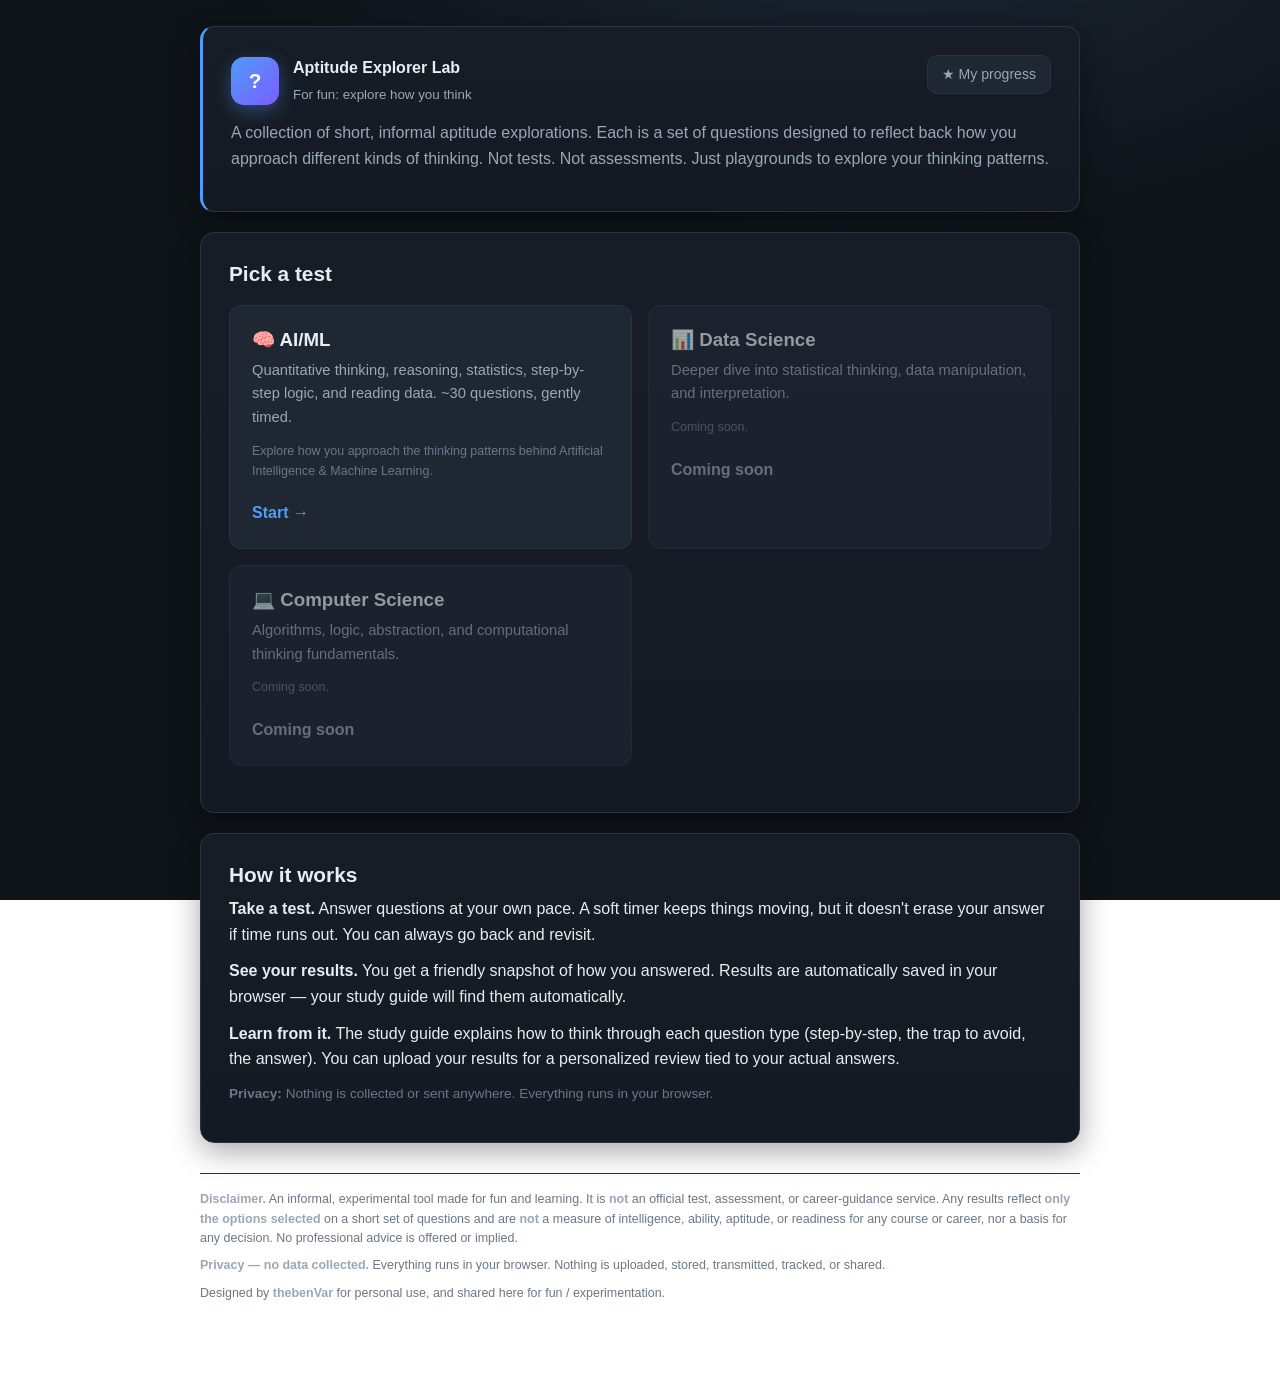
==== index.html @ c0f4018c "feat: multi-test aptitude explorer lab with progress dashboard - index.html: home page listing AI/ML" ====
<!DOCTYPE html>
<html lang="en">
<head>
<meta charset="UTF-8" />
<meta name="viewport" content="width=device-width, initial-scale=1.0" />
<title>Aptitude Explorer Lab</title>
<style>
  :root{
    --bg:#0f1419; --panel:#171d26; --panel-2:#1f2733; --line:#2a3340;
    --ink:#e8edf2; --muted:#9aa7b4; --faint:#6b7785;
    --accent:#4f9cf9; --accent-2:#7c5cff;
    --good:#34d399; --warn:#fbbf24; --bad:#f87171;
    --radius:14px; --shadow:0 8px 30px rgba(0,0,0,.35); --maxw:880px;
  }
  *{box-sizing:border-box}
  html,body{margin:0;padding:0}
  body{
    background:radial-gradient(1200px 600px at 70% -10%, #1b2533 0%, var(--bg) 55%) fixed;
    color:var(--ink);
    font:16px/1.6 -apple-system,BlinkMacSystemFont,"Segoe UI",Roboto,Helvetica,Arial,sans-serif;
    -webkit-font-smoothing:antialiased;
    padding:26px 16px 80px;
  }
  .wrap{max-width:var(--maxw);margin:0 auto}
  h1,h2,h3{line-height:1.25;margin:0 0 .4em}
  h1{font-size:1.7rem;letter-spacing:-.01em}
  h2{font-size:1.3rem}
  p{margin:0 0 .7em}
  a{color:var(--accent);text-decoration:none}
  a:hover{text-decoration:underline}
  .muted{color:var(--muted)} .faint{color:var(--faint);font-size:.85rem}

  .brand{display:flex;align-items:center;gap:14px;margin-bottom:16px}
  .brand .dot{width:48px;height:48px;border-radius:13px;
    background:linear-gradient(135deg,var(--accent),var(--accent-2));
    display:grid;place-items:center;font-weight:800;color:#fff;font-size:1.3rem;
    box-shadow:0 6px 18px rgba(79,156,249,.35)}
  .brand div strong{display:block} .brand small{color:var(--muted);font-weight:500}

  .card{background:linear-gradient(180deg,var(--panel) 0%, #141a23 100%);
    border:1px solid var(--line);border-radius:var(--radius);box-shadow:var(--shadow);
    padding:28px;margin:0 0 20px}
  .intro{border-left:3px solid var(--accent)}

  .tests-grid{display:grid;grid-template-columns:repeat(auto-fit,minmax(280px,1fr));gap:16px;margin:18px 0}
  .test-card{border:1px solid var(--line);border-radius:12px;padding:22px;background:var(--panel-2);
    transition:.15s;cursor:pointer}
  .test-card:hover{border-color:var(--accent);background:rgba(79,156,249,.08)}
  .test-card h3{margin:0 0 8px;color:var(--ink)}
  .test-card .desc{color:var(--muted);font-size:.92rem;margin:0 0 12px}
  .test-card .meta{color:var(--faint);font-size:.78rem}
  .test-link{display:inline-flex;align-items:center;gap:6px;color:var(--accent);
    font-weight:600;margin-top:10px}
  .test-link:hover{text-decoration:underline}
  .coming{opacity:.6}
  .coming .test-link{color:var(--muted);cursor:not-allowed;pointer-events:none}

  .legal{border-top:1px solid var(--line);margin-top:30px;padding-top:16px;
    color:var(--faint);font-size:.78rem;line-height:1.55}
  .legal p{margin:0 0 8px} .legal strong{color:var(--muted)}
</style>
</head>
<body>
<div class="wrap">

  <div class="card intro">
    <div style="display:flex;justify-content:space-between;align-items:flex-start;flex-wrap:wrap;gap:10px">
      <div class="brand" style="margin:0">
        <div class="dot">?</div>
        <div><strong>Aptitude Explorer Lab</strong>
          <small>For fun: explore how you think</small></div>
      </div>
      <a href="dashboard.html" style="text-decoration:none;font-size:.88rem;padding:7px 14px;border-radius:10px;border:1px solid var(--line);color:var(--muted);background:var(--panel-2)">★ My progress</a>
    </div>
    <p class="muted" style="margin-top:14px">A collection of short, informal aptitude explorations. Each is a set of
      questions designed to reflect back how you approach different kinds of thinking. Not
      tests. Not assessments. Just playgrounds to explore your thinking patterns.</p>
  </div>

  <div class="card">
    <h2>Pick a test</h2>
    <div class="tests-grid">
      <a href="ai-ml.html" class="test-card" style="text-decoration:none">
        <h3>🧠 AI/ML</h3>
        <p class="desc">Quantitative thinking, reasoning, statistics, step-by-step logic, and reading data.
          ~30 questions, gently timed.</p>
        <p class="meta">Explore how you approach the thinking patterns behind Artificial Intelligence &amp; Machine Learning.</p>
        <span class="test-link">Start →</span>
      </a>

      <div class="test-card coming">
        <h3>📊 Data Science</h3>
        <p class="desc">Deeper dive into statistical thinking, data manipulation, and interpretation.</p>
        <p class="meta">Coming soon.</p>
        <span class="test-link">Coming soon</span>
      </div>

      <div class="test-card coming">
        <h3>💻 Computer Science</h3>
        <p class="desc">Algorithms, logic, abstraction, and computational thinking fundamentals.</p>
        <p class="meta">Coming soon.</p>
        <span class="test-link">Coming soon</span>
      </div>
    </div>
  </div>

  <div class="card">
    <h2>How it works</h2>
    <p><b>Take a test.</b> Answer questions at your own pace. A soft timer keeps things moving,
      but it doesn't erase your answer if time runs out. You can always go back and revisit.</p>
    <p><b>See your results.</b> You get a friendly snapshot of how you answered. Results are
      automatically saved in your browser — your study guide will find them automatically.</p>
    <p><b>Learn from it.</b> The study guide explains how to think through each question type
      (step-by-step, the trap to avoid, the answer). You can upload your results for a
      personalized review tied to your actual answers.</p>
    <p class="faint"><b>Privacy:</b> Nothing is collected or sent anywhere. Everything runs in your browser.</p>
  </div>

  <footer class="legal">
    <p><strong>Disclaimer.</strong> An informal, experimental tool made for fun and learning. It is
      <strong>not</strong> an official test, assessment, or career-guidance service. Any results
      reflect <strong>only the options selected</strong> on a short set of questions and are
      <strong>not</strong> a measure of intelligence, ability, aptitude, or readiness for any
      course or career, nor a basis for any decision. No professional advice is offered or implied.</p>
    <p><strong>Privacy — no data collected.</strong> Everything runs in your browser. Nothing is
      uploaded, stored, transmitted, tracked, or shared.</p>
    <p>Designed by <strong>thebenVar</strong> for personal use, and shared here for fun / experimentation.</p>
  </footer>

</div>
</body>
</html>
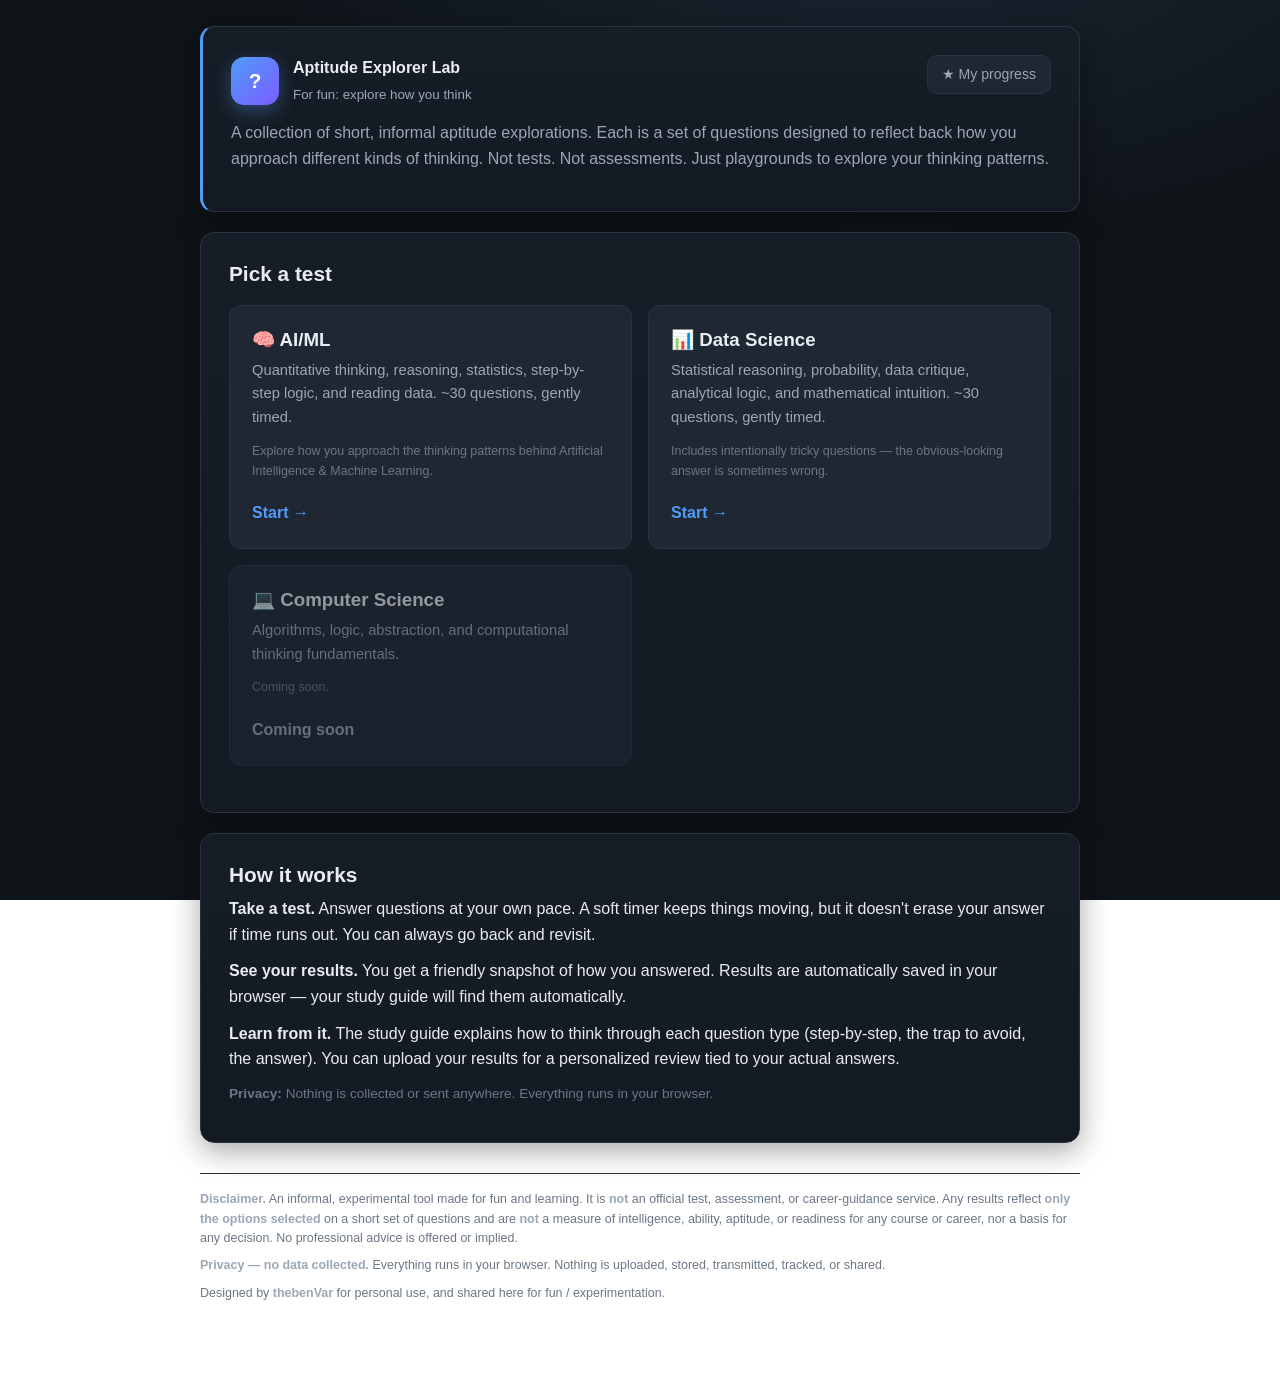
==== commit 18c09412: "feat: add Data Science aptitude test (ds.html) 30 questions across 5 dimensions: Statistical Reasoni" ====
--- a/index.html
+++ b/index.html
@@ -88,12 +88,12 @@
         <span class="test-link">Start →</span>
       </a>
 
-      <div class="test-card coming">
+      <a href="ds.html" class="test-card" style="text-decoration:none">
         <h3>📊 Data Science</h3>
-        <p class="desc">Deeper dive into statistical thinking, data manipulation, and interpretation.</p>
-        <p class="meta">Coming soon.</p>
-        <span class="test-link">Coming soon</span>
-      </div>
+        <p class="desc">Statistical reasoning, probability, data critique, analytical logic, and mathematical intuition. ~30 questions, gently timed.</p>
+        <p class="meta">Includes intentionally tricky questions — the obvious-looking answer is sometimes wrong.</p>
+        <span class="test-link">Start →</span>
+      </a>
 
       <div class="test-card coming">
         <h3>💻 Computer Science</h3>
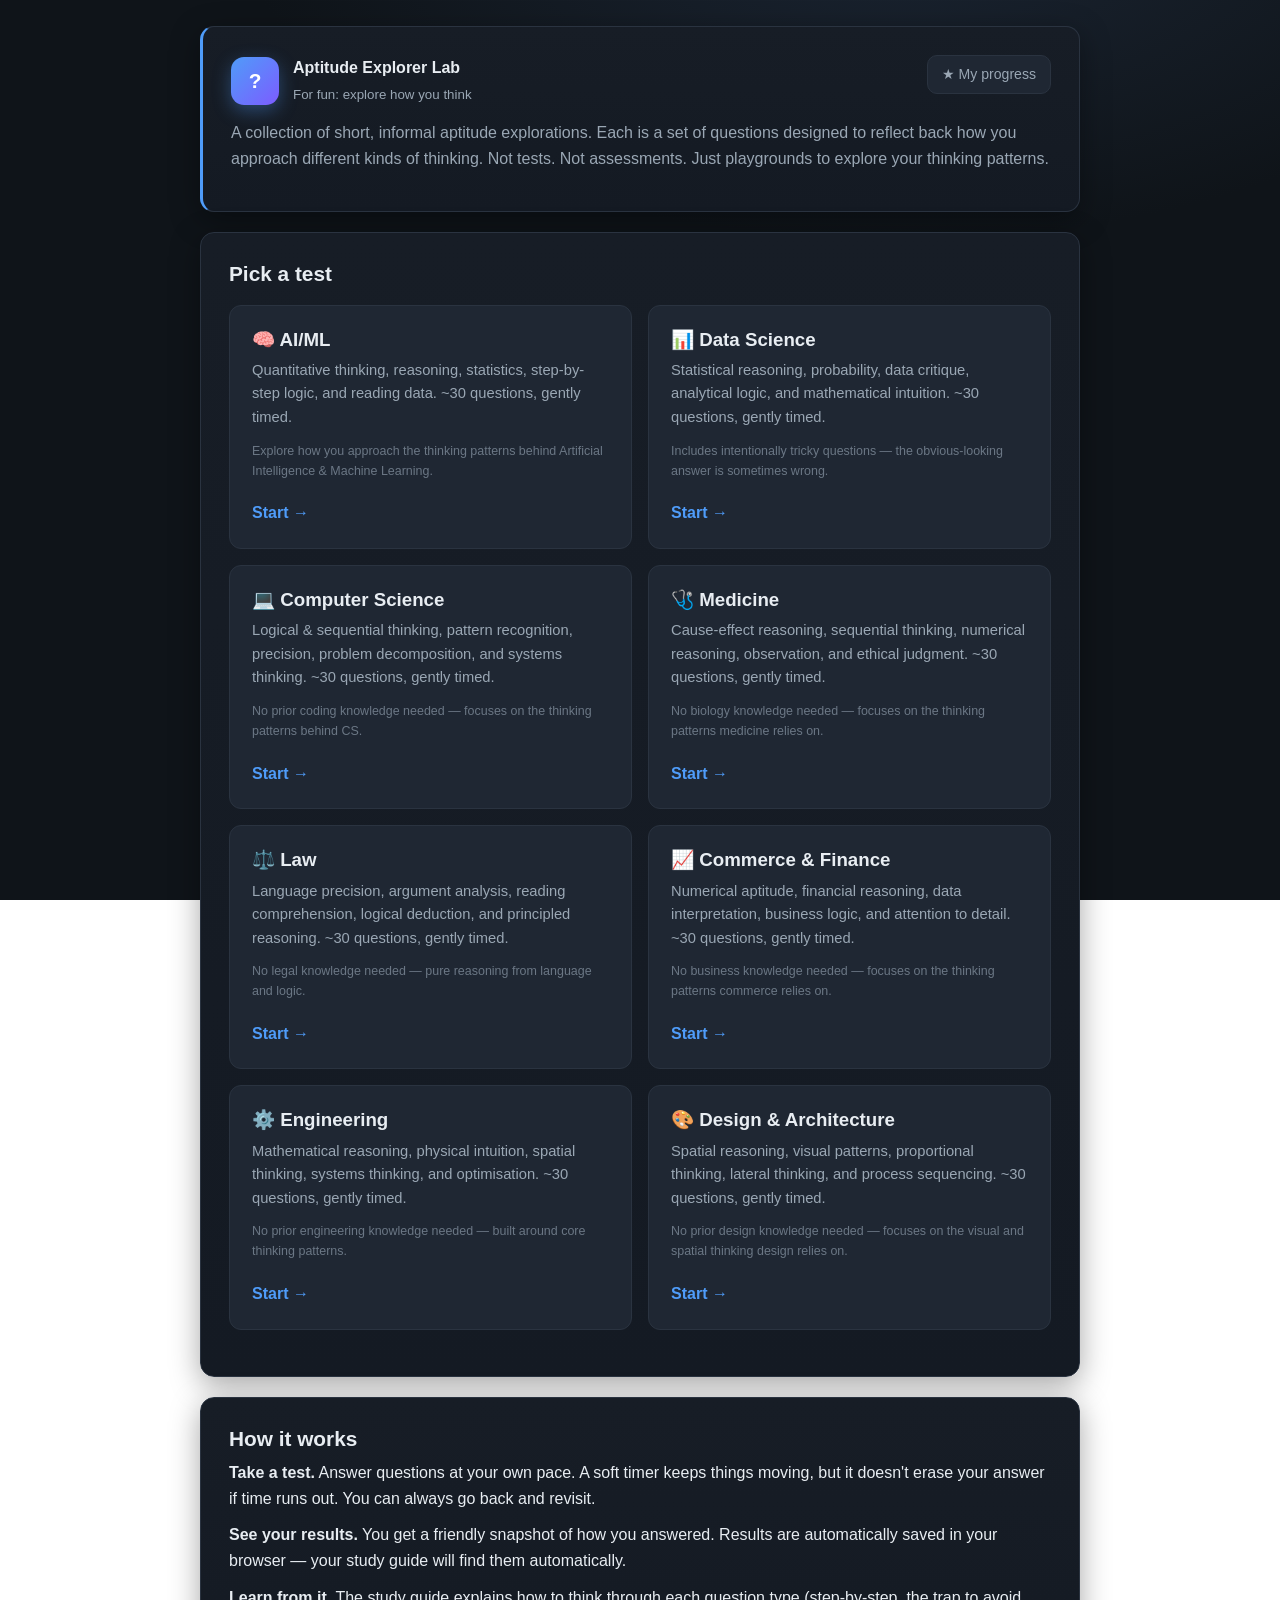
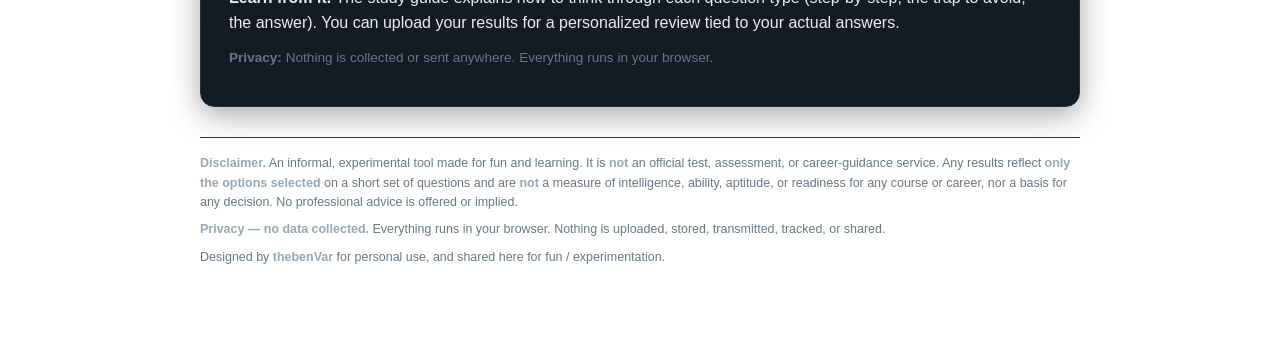
==== commit fe8f34d0: "feat: add 6 new aptitude assessments and update index Adds Computer Science, Medicine, Law, Commerce" ====
--- a/index.html
+++ b/index.html
@@ -95,12 +95,47 @@
         <span class="test-link">Start →</span>
       </a>
 
-      <div class="test-card coming">
+      <a href="cs.html" class="test-card" style="text-decoration:none">
         <h3>💻 Computer Science</h3>
-        <p class="desc">Algorithms, logic, abstraction, and computational thinking fundamentals.</p>
-        <p class="meta">Coming soon.</p>
-        <span class="test-link">Coming soon</span>
-      </div>
+        <p class="desc">Logical &amp; sequential thinking, pattern recognition, precision, problem decomposition, and systems thinking. ~30 questions, gently timed.</p>
+        <p class="meta">No prior coding knowledge needed — focuses on the thinking patterns behind CS.</p>
+        <span class="test-link">Start →</span>
+      </a>
+
+      <a href="medicine.html" class="test-card" style="text-decoration:none">
+        <h3>🩺 Medicine</h3>
+        <p class="desc">Cause-effect reasoning, sequential thinking, numerical reasoning, observation, and ethical judgment. ~30 questions, gently timed.</p>
+        <p class="meta">No biology knowledge needed — focuses on the thinking patterns medicine relies on.</p>
+        <span class="test-link">Start →</span>
+      </a>
+
+      <a href="law.html" class="test-card" style="text-decoration:none">
+        <h3>⚖️ Law</h3>
+        <p class="desc">Language precision, argument analysis, reading comprehension, logical deduction, and principled reasoning. ~30 questions, gently timed.</p>
+        <p class="meta">No legal knowledge needed — pure reasoning from language and logic.</p>
+        <span class="test-link">Start →</span>
+      </a>
+
+      <a href="commerce.html" class="test-card" style="text-decoration:none">
+        <h3>📈 Commerce &amp; Finance</h3>
+        <p class="desc">Numerical aptitude, financial reasoning, data interpretation, business logic, and attention to detail. ~30 questions, gently timed.</p>
+        <p class="meta">No business knowledge needed — focuses on the thinking patterns commerce relies on.</p>
+        <span class="test-link">Start →</span>
+      </a>
+
+      <a href="engineering.html" class="test-card" style="text-decoration:none">
+        <h3>⚙️ Engineering</h3>
+        <p class="desc">Mathematical reasoning, physical intuition, spatial thinking, systems thinking, and optimisation. ~30 questions, gently timed.</p>
+        <p class="meta">No prior engineering knowledge needed — built around core thinking patterns.</p>
+        <span class="test-link">Start →</span>
+      </a>
+
+      <a href="design.html" class="test-card" style="text-decoration:none">
+        <h3>🎨 Design &amp; Architecture</h3>
+        <p class="desc">Spatial reasoning, visual patterns, proportional thinking, lateral thinking, and process sequencing. ~30 questions, gently timed.</p>
+        <p class="meta">No prior design knowledge needed — focuses on the visual and spatial thinking design relies on.</p>
+        <span class="test-link">Start →</span>
+      </a>
     </div>
   </div>
 
